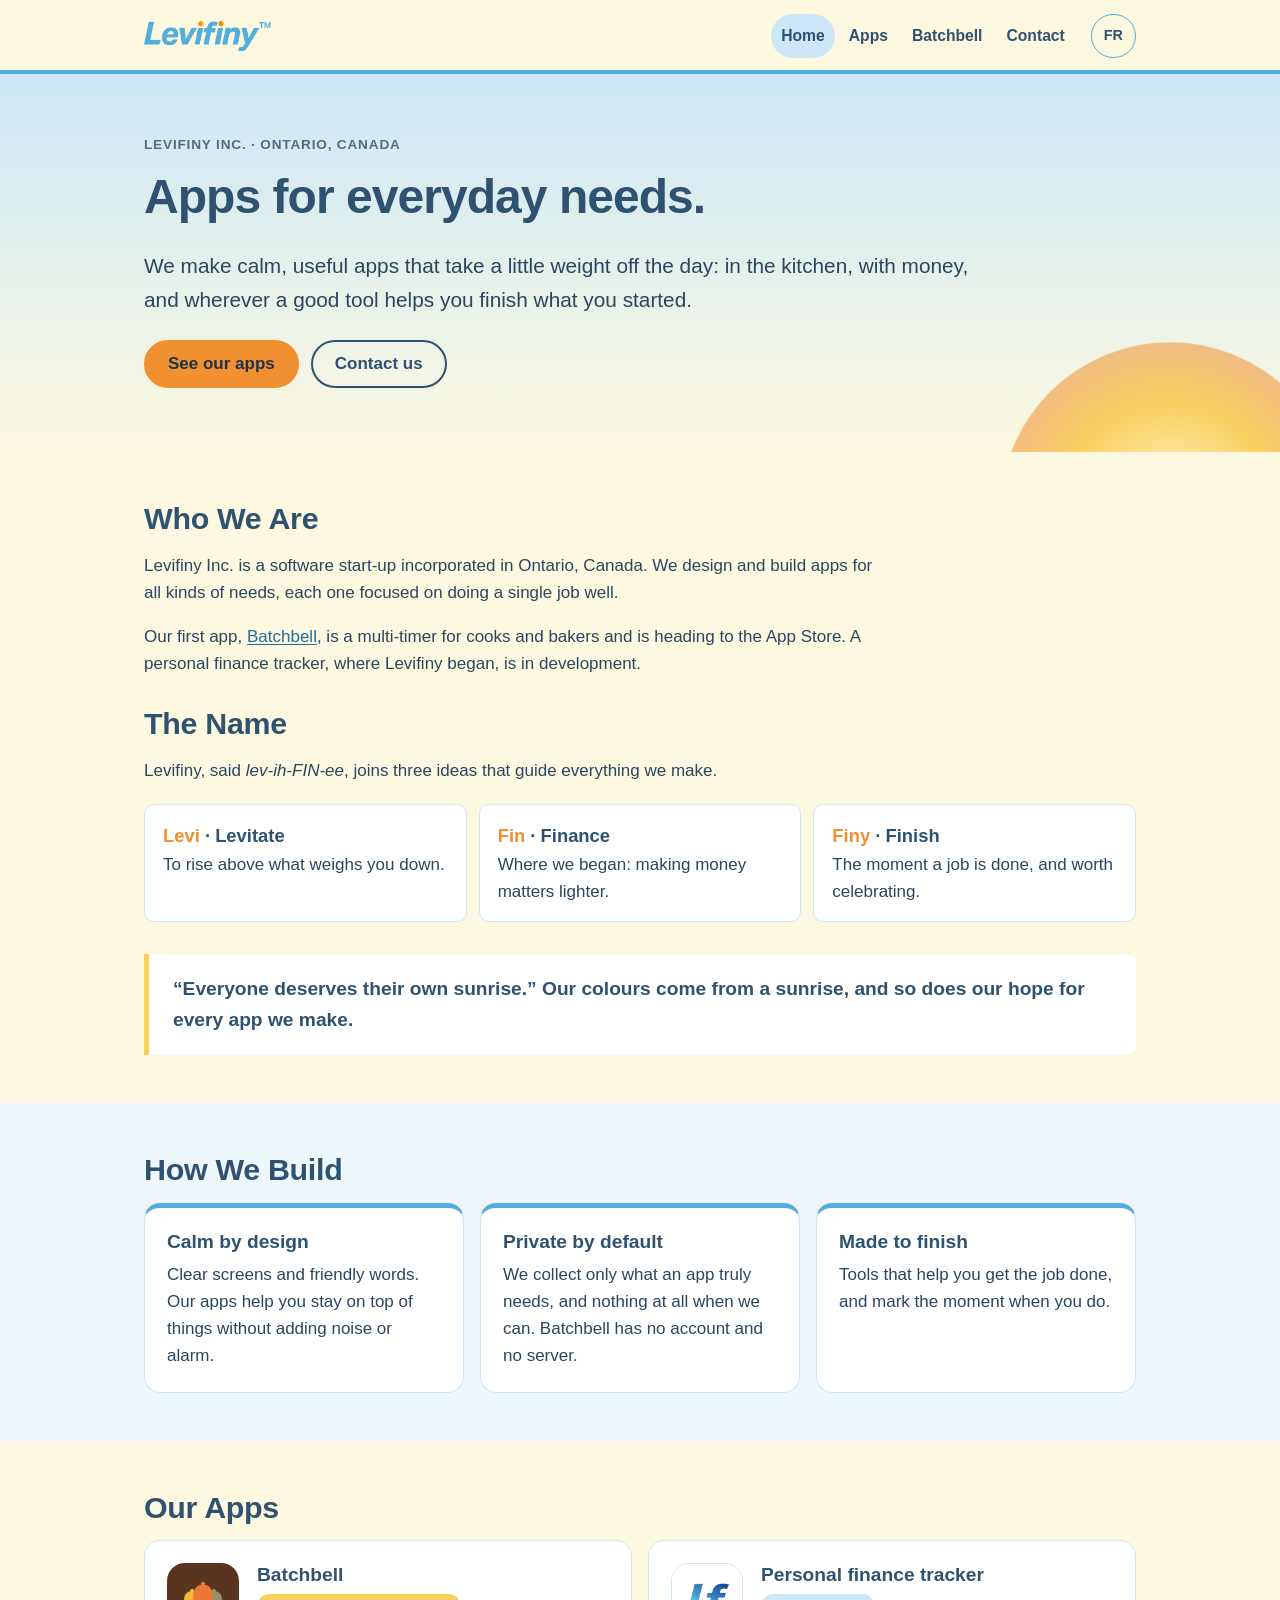
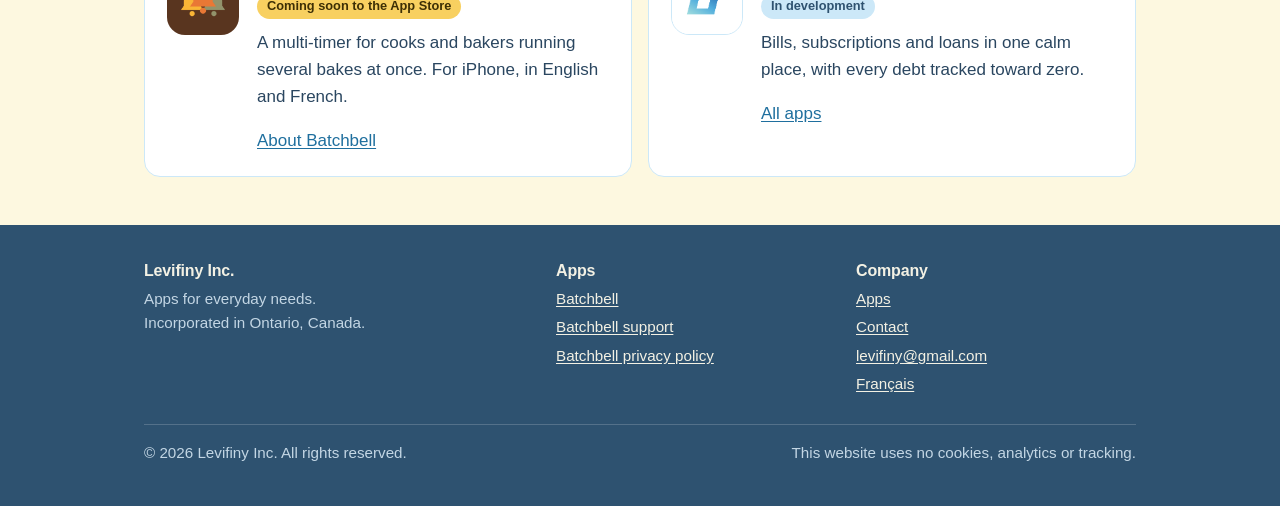
==== index.html @ ec445594 "Add the Levifiny Inc. company website Plain HTML and CSS in English and French: Home, Apps, Batchbel" ====
<!doctype html>
<html lang="en-CA">
<head>
<meta charset="utf-8">
<meta name="viewport" content="width=device-width, initial-scale=1">
<title>Levifiny Inc. · Apps for everyday needs</title>
<meta name="description" content="Levifiny Inc. is a software company in Ontario, Canada, making calm, useful apps for everyday needs. Its first app is Batchbell.">
<link rel="canonical" href="https://levifiny.com/">
<link rel="alternate" hreflang="en" href="https://levifiny.com/">
<link rel="alternate" hreflang="fr" href="https://levifiny.com/fr/">
<link rel="alternate" hreflang="x-default" href="https://levifiny.com/">
<link rel="icon" href="assets/img/favicon.svg" type="image/svg+xml">
<link rel="apple-touch-icon" href="assets/img/levifiny-icon.png">
<meta name="theme-color" content="#FDF8E0">
<link rel="stylesheet" href="assets/site.css">
</head>
<body>
<a class="skip" href="#main">Skip to content</a>
<header class="site-header">
  <div class="wrap">
    <a class="brand" href="./" aria-label="Levifiny home"><img src="assets/img/levifiny-wordmark.png" alt="Levifiny" width="127" height="30"></a>
    <nav class="nav" aria-label="Main">
      <a href="./" aria-current="page">Home</a>
      <a href="apps/">Apps</a>
      <a href="batchbell/">Batchbell</a>
      <a href="contact/">Contact</a>
    </nav>
    <a class="lang" href="fr/" hreflang="fr" lang="fr" title="Lire cette page en français" aria-label="Français">FR</a>
  </div>
</header>
<main id="main">
<section class="hero sunrise">
  <div class="wrap">
    <span class="eyebrow">Levifiny Inc. · Ontario, Canada</span>
    <h1>Apps for everyday needs.</h1>
    <p class="lead">We make calm, useful apps that take a little weight off the day: in the kitchen, with money, and wherever a good tool helps you finish what you started.</p>
    <div class="actions">
      <a class="btn" href="apps/">See our apps</a>
      <a class="btn secondary" href="contact/">Contact us</a>
    </div>
  </div>
</section>

<section class="section">
  <div class="wrap">
    <div class="section-intro">
      <h2>Who We Are</h2>
      <p>Levifiny Inc. is a software start-up incorporated in Ontario, Canada. We design and build apps for all kinds of needs, each one focused on doing a single job well.</p>
      <p>Our first app, <a href="batchbell/">Batchbell</a>, is a multi-timer for cooks and bakers and is heading to the App Store. A personal finance tracker, where Levifiny began, is in development.</p>
    </div>
    <h2>The Name</h2>
    <p>Levifiny, said <em>lev-ih-FIN-ee</em>, joins three ideas that guide everything we make.</p>
    <ul class="name-parts">
      <li><strong><span class="part">Levi</span> · Levitate</strong>To rise above what weighs you down.</li>
      <li><strong><span class="part">Fin</span> · Finance</strong>Where we began: making money matters lighter.</li>
      <li><strong><span class="part">Finy</span> · Finish</strong>The moment a job is done, and worth celebrating.</li>
    </ul>
    <blockquote class="quote"><p>“Everyone deserves their own sunrise.” Our colours come from a sunrise, and so does our hope for every app we make.</p></blockquote>
  </div>
</section>

<section class="section tint">
  <div class="wrap">
    <h2>How We Build</h2>
    <div class="grid three">
      <div class="card accent"><h3>Calm by design</h3><p>Clear screens and friendly words. Our apps help you stay on top of things without adding noise or alarm.</p></div>
      <div class="card accent"><h3>Private by default</h3><p>We collect only what an app truly needs, and nothing at all when we can. Batchbell has no account and no server.</p></div>
      <div class="card accent"><h3>Made to finish</h3><p>Tools that help you get the job done, and mark the moment when you do.</p></div>
    </div>
  </div>
</section>

<section class="section">
  <div class="wrap">
    <h2>Our Apps</h2>
    <div class="grid two">
      <article class="card app">
        <img class="app-icon" src="assets/img/batchbell-icon.png" alt="" width="72" height="72">
        <div class="app-body">
          <h3>Batchbell</h3>
          <span class="badge">Coming soon to the App Store</span>
          <p>A multi-timer for cooks and bakers running several bakes at once. For iPhone, in English and French.</p>
          <a href="batchbell/">About Batchbell</a>
        </div>
      </article>
      <article class="card app">
        <img class="app-icon framed" src="assets/img/levifiny-icon.png" alt="" width="72" height="72">
        <div class="app-body">
          <h3>Personal finance tracker</h3>
          <span class="badge quiet">In development</span>
          <p>Bills, subscriptions and loans in one calm place, with every debt tracked toward zero.</p>
          <a href="apps/#finance">All apps</a>
        </div>
      </article>
    </div>
  </div>
</section>
</main>
<footer class="site-footer">
  <div class="wrap">
    <div class="cols">
      <div>
        <h2>Levifiny Inc.</h2>
        <p class="small">Apps for everyday needs.<br>Incorporated in Ontario, Canada.</p>
      </div>
      <div>
        <h2>Apps</h2>
        <ul>
          <li><a href="batchbell/">Batchbell</a></li>
          <li><a href="batchbell/#support">Batchbell support</a></li>
          <li><a href="batchbell/privacy/">Batchbell privacy policy</a></li>
        </ul>
      </div>
      <div>
        <h2>Company</h2>
        <ul>
          <li><a href="apps/">Apps</a></li>
          <li><a href="contact/">Contact</a></li>
          <li><a href="mailto:levifiny@gmail.com">levifiny@gmail.com</a></li>
          <li><a href="fr/" hreflang="fr" lang="fr">Français</a></li>
        </ul>
      </div>
    </div>
    <div class="legal">
      <span>© 2026 Levifiny Inc. All rights reserved.</span>
      <span>This website uses no cookies, analytics or tracking.</span>
    </div>
  </div>
</footer>
</body>
</html>
---- assets/site.css ----
/*
 * Levifiny Inc. company website.
 *
 * Company pages use the Levifiny "Sun & Clouds" colorway (Second Proposal, Appendix C).
 * Batchbell pages add class="bb" to <body>, which swaps in Batchbell's brand palette
 * (Batchbell repo, src/constants/theme.ts).
 *
 * No web fonts, no scripts, no cookies: the system font is used so no request ever
 * leaves for a font server.
 */

:root {
  /* Sun & Clouds */
  --clear-sky: #52aedd;     /* domain colour: header line, accents */
  --sky-surface: #cce8f8;   /* cards, borders */
  --sun-core: #fdf8e0;      /* page background */
  --horizon-amber: #f09030; /* action buttons */
  --sun-halo: #f8d060;      /* celebration, highlights */
  --first-light: #3a8c38;   /* success */
  --deep-sky: #2e5270;      /* headings and text */
  --mountain-mist: #8aaec8; /* secondary, decorative */

  /* Roles (Batchbell pages override these) */
  --bg: var(--sun-core);
  --surface: #ffffff;
  --surface-tint: #eef7fc;
  --text: #2a4660;
  --heading: var(--deep-sky);
  --muted: #4f6d86;
  --link: #1f6f9e;
  --border: var(--sky-surface);
  --accent: var(--clear-sky);
  --btn-bg: var(--horizon-amber);
  --btn-text: #1f3346;
  --badge-bg: var(--sun-halo);
  --badge-text: #3d2f05;
  --footer-bg: var(--deep-sky);
  --footer-text: #f3f1e4;
  --footer-muted: #c3d6e4;
  --hero-top: var(--sky-surface);
  --hero-bottom: var(--sun-core);

  --radius: 16px;
  --radius-small: 10px;
  --wrap: 1040px;
  --font: -apple-system, BlinkMacSystemFont, "Segoe UI", Roboto, "Helvetica Neue", Arial, sans-serif;

  color-scheme: light;
}

/* Batchbell's brand palette */
body.bb {
  --cream: #f8e8d2;
  --gold: #f9b536;
  --terracotta: #e97835;
  --sage: #92936b;
  --coffee: #59351f;
  --espresso: #2e1d13;

  --bg: var(--cream);
  --surface: #fffaf3;
  --surface-tint: #f3dcc0;
  --text: var(--coffee);
  --heading: var(--coffee);
  --muted: #7a5a44;
  --link: #8a3f16;
  --border: rgba(43, 29, 22, 0.16);
  --accent: var(--terracotta);
  --btn-bg: var(--terracotta);
  --btn-text: var(--espresso);
  --badge-bg: var(--gold);
  --badge-text: var(--espresso);
  --footer-bg: var(--espresso);
  --footer-text: var(--cream);
  --footer-muted: #d9c3a8;
  --hero-top: #f3dcc0;
  --hero-bottom: var(--cream);
}

*,
*::before,
*::after {
  box-sizing: border-box;
}

html {
  -webkit-text-size-adjust: 100%;
  text-size-adjust: 100%;
}

body {
  margin: 0;
  background: var(--bg);
  color: var(--text);
  font-family: var(--font);
  font-size: 17px;
  line-height: 1.6;
  overflow-x: hidden;
}

img {
  max-width: 100%;
  height: auto;
}

a {
  color: var(--link);
  text-underline-offset: 2px;
}

a:hover {
  text-decoration-thickness: 2px;
}

:focus-visible {
  outline: 3px solid var(--accent);
  outline-offset: 2px;
  border-radius: 4px;
}

h1,
h2,
h3 {
  color: var(--heading);
  line-height: 1.2;
  margin: 0 0 0.5em;
  text-wrap: balance;
}

h1 {
  font-size: clamp(2rem, 6vw, 3rem);
  letter-spacing: -0.02em;
}

h2 {
  font-size: clamp(1.4rem, 3.6vw, 1.9rem);
  letter-spacing: -0.01em;
}

h3 {
  font-size: 1.2rem;
}

p {
  margin: 0 0 1em;
}

.wrap {
  max-width: var(--wrap);
  margin: 0 auto;
  padding: 0 16px;
}

@media (min-width: 720px) {
  .wrap {
    padding: 0 24px;
  }
}

.skip {
  position: absolute;
  left: -999px;
  top: 8px;
  background: var(--surface);
  padding: 8px 12px;
  z-index: 10;
}

.skip:focus {
  left: 8px;
}

/* Header */

.site-header {
  background: var(--sun-core);
  border-bottom: 4px solid var(--clear-sky);
}

.site-header .wrap {
  display: flex;
  flex-wrap: wrap;
  align-items: center;
  justify-content: space-between;
  gap: 8px 24px;
  padding-top: 14px;
  padding-bottom: 12px;
}

.brand {
  display: inline-flex;
  align-items: center;
  min-height: 44px;
}

.brand img {
  height: 30px;
  width: auto;
  display: block;
}

.nav {
  display: flex;
  flex-wrap: wrap;
  align-items: center;
  gap: 4px 4px;
}

.nav a {
  display: inline-flex;
  align-items: center;
  min-height: 44px;
  padding: 0 10px;
  border-radius: 999px;
  color: var(--deep-sky);
  font-weight: 600;
  font-size: 0.98rem;
  text-decoration: none;
}

.nav a:hover {
  background: var(--surface-tint);
}

.nav a[aria-current="page"] {
  background: var(--sky-surface);
}

.brand {
  margin-right: auto;
}

.lang {
  display: inline-flex;
  align-items: center;
  justify-content: center;
  min-height: 44px;
  min-width: 44px;
  padding: 0 12px;
  border: 1.5px solid var(--clear-sky);
  border-radius: 999px;
  color: var(--deep-sky);
  font-weight: 700;
  font-size: 0.9rem;
  text-decoration: none;
}

.lang:hover {
  background: var(--surface-tint);
}

.site-header .wrap {
  justify-content: flex-start;
  column-gap: 16px;
}

@media (max-width: 620px) {
  .site-header .wrap {
    gap: 4px 12px;
  }

  /* Logo and language on the first row, the menu on its own row below */
  .nav {
    order: 3;
    width: calc(100% + 16px);
    margin: 0 -8px;
    gap: 0;
  }

  .nav a {
    padding: 0 8px;
    font-size: 0.95rem;
  }
}

/* Hero */

.hero {
  position: relative;
  overflow: hidden;
  background: linear-gradient(180deg, var(--hero-top) 0%, var(--hero-bottom) 100%);
  padding: 56px 0 64px;
}

.hero.sunrise::after {
  /* The sun just above the horizon */
  content: "";
  position: absolute;
  width: 340px;
  height: 340px;
  right: -60px;
  bottom: -230px;
  border-radius: 50%;
  background: radial-gradient(circle, #fff6cf 0%, var(--sun-halo) 45%, rgba(240, 144, 48, 0.55) 70%, rgba(240, 144, 48, 0) 72%);
  pointer-events: none;
}

@media (max-width: 620px) {
  .hero.sunrise {
    padding-bottom: 96px;
  }

  .hero.sunrise::after {
    width: 220px;
    height: 220px;
    right: -50px;
    bottom: -150px;
  }
}

.hero.short {
  padding: 40px 0 16px;
}

.hero .wrap {
  position: relative;
  z-index: 1;
}

.eyebrow {
  display: inline-block;
  font-size: 0.85rem;
  font-weight: 700;
  letter-spacing: 0.06em;
  text-transform: uppercase;
  color: var(--muted);
  margin-bottom: 12px;
}

.lead {
  font-size: clamp(1.1rem, 2.6vw, 1.3rem);
  max-width: 40em;
  color: var(--text);
}

.actions {
  display: flex;
  flex-wrap: wrap;
  gap: 12px;
  margin-top: 24px;
}

.btn {
  display: inline-flex;
  align-items: center;
  justify-content: center;
  min-height: 48px;
  padding: 0 22px;
  border-radius: 999px;
  background: var(--btn-bg);
  color: var(--btn-text);
  font-weight: 700;
  text-decoration: none;
  border: 2px solid var(--btn-bg);
}

.btn:hover {
  filter: brightness(1.05);
  text-decoration: none;
}

.btn.secondary {
  background: transparent;
  color: var(--heading);
  border-color: var(--heading);
}

/* Sections */

.section {
  padding: 48px 0;
}

.section.tint {
  background: var(--surface-tint);
}

.section-intro {
  max-width: 44em;
  margin-bottom: 28px;
}

.grid {
  display: grid;
  gap: 16px;
}

@media (min-width: 720px) {
  .grid.two {
    grid-template-columns: repeat(2, 1fr);
  }

  .grid.three {
    grid-template-columns: repeat(3, 1fr);
  }
}

.card {
  background: var(--surface);
  border: 1.5px solid var(--border);
  border-radius: var(--radius);
  padding: 22px;
}

.card > :last-child {
  margin-bottom: 0;
}

.card h3 {
  margin-bottom: 0.4em;
}

.card.accent {
  border-top: 5px solid var(--accent);
}

/* App cards */

.app {
  display: grid;
  grid-template-columns: 72px 1fr;
  gap: 16px 18px;
  align-items: start;
}

.app-icon {
  width: 72px;
  height: 72px;
  border-radius: 18px;
  display: block;
  object-fit: cover;
}

.app-icon.framed {
  background: #ffffff;
  border: 1.5px solid var(--border);
}

.app-icon.more {
  display: grid;
  place-items: center;
  background: var(--surface-tint);
  border: 1.5px dashed var(--mountain-mist);
  color: var(--deep-sky);
  font-size: 2rem;
  font-weight: 300;
}

.app-body > :last-child {
  margin-bottom: 0;
}

.app h2,
.app h3 {
  margin-bottom: 0.25em;
}

.app .actions {
  margin-top: 12px;
}

@media (max-width: 480px) {
  .app {
    grid-template-columns: 56px 1fr;
    gap: 12px 14px;
  }

  .app-icon {
    width: 56px;
    height: 56px;
    border-radius: 14px;
  }
}

.badge {
  display: inline-block;
  font-size: 0.8rem;
  font-weight: 700;
  line-height: 1.3;
  padding: 4px 10px;
  border-radius: 999px;
  background: var(--badge-bg);
  color: var(--badge-text);
  margin: 2px 0 10px;
}

.badge.quiet {
  background: var(--sky-surface);
  color: var(--deep-sky);
}

.meta {
  color: var(--muted);
  font-size: 0.95rem;
}

/* Name story and quote */

.name-parts {
  display: grid;
  gap: 12px;
  margin: 20px 0 0;
  padding: 0;
  list-style: none;
}

@media (min-width: 720px) {
  .name-parts {
    grid-template-columns: repeat(3, 1fr);
  }
}

.name-parts li {
  background: var(--surface);
  border: 1.5px solid var(--border);
  border-radius: var(--radius-small);
  padding: 16px 18px;
}

.name-parts strong {
  display: block;
  color: var(--deep-sky);
  font-size: 1.15rem;
}

.name-parts .part {
  color: var(--horizon-amber);
  font-weight: 800;
}

.quote {
  margin: 32px 0 0;
  padding: 20px 24px;
  border-left: 5px solid var(--sun-halo);
  background: var(--surface);
  border-radius: 0 var(--radius-small) var(--radius-small) 0;
  font-size: 1.2rem;
  font-weight: 600;
  color: var(--deep-sky);
}

.quote p {
  margin: 0;
}

/* Batchbell */

.bb-hero .wrap {
  display: grid;
  gap: 8px 40px;
  align-items: center;
}

.bb-hero .bells {
  width: 160px;
  height: auto;
  margin: -20px 0 0 -12px;
}

@media (min-width: 760px) {
  .bb-hero .wrap {
    grid-template-columns: 1fr 280px;
  }

  .bb-hero .bells {
    order: 2;
    width: 280px;
    margin: 0;
  }
}

.ticks {
  list-style: none;
  padding: 0;
  margin: 0;
  display: grid;
  gap: 12px;
}

@media (min-width: 720px) {
  .ticks.cols {
    grid-template-columns: repeat(2, 1fr);
  }
}

.ticks li {
  position: relative;
  padding: 14px 16px 14px 50px;
  background: var(--surface);
  border: 1.5px solid var(--border);
  border-radius: var(--radius-small);
}

.ticks li::before {
  content: "";
  position: absolute;
  left: 16px;
  top: 17px;
  width: 20px;
  height: 20px;
  border-radius: 50%;
  background: var(--accent);
}

.ticks li::after {
  content: "";
  position: absolute;
  left: 22.5px;
  top: 21px;
  width: 6px;
  height: 10px;
  border: solid var(--btn-text);
  border-width: 0 2.5px 2.5px 0;
  transform: rotate(45deg);
}

body:not(.bb) .ticks li::after {
  border-color: #ffffff;
}

/* FAQ */

.faq {
  display: grid;
  gap: 10px;
}

.faq details {
  background: var(--surface);
  border: 1.5px solid var(--border);
  border-radius: var(--radius-small);
}

.faq summary {
  cursor: pointer;
  list-style: none;
  padding: 14px 48px 14px 18px;
  min-height: 48px;
  font-weight: 700;
  color: var(--heading);
  position: relative;
}

.faq summary::-webkit-details-marker {
  display: none;
}

.faq summary::after {
  content: "+";
  position: absolute;
  right: 18px;
  top: 50%;
  transform: translateY(-50%);
  font-size: 1.5rem;
  font-weight: 400;
  color: var(--accent);
}

.faq details[open] summary::after {
  content: "\2212";
}

.faq details > p {
  padding: 0 18px 16px;
  margin: 0;
}

/* Policy text */

.prose {
  max-width: 46em;
}

.prose h2 {
  margin-top: 1.6em;
  font-size: 1.4rem;
}

.prose ul {
  padding-left: 1.2em;
  margin: 0 0 1em;
}

.prose li {
  margin-bottom: 0.4em;
}

.summary-box {
  background: var(--surface);
  border: 1.5px solid var(--border);
  border-left: 6px solid var(--accent);
  border-radius: var(--radius-small);
  padding: 18px 22px;
  margin: 8px 0 24px;
}

.summary-box > :last-child {
  margin-bottom: 0;
}

/* Contact */

.email {
  font-size: clamp(1.15rem, 4.5vw, 1.5rem);
  font-weight: 700;
  word-break: break-word;
}

code.subject {
  font-family: ui-monospace, SFMono-Regular, Menlo, Consolas, monospace;
  background: var(--surface-tint);
  border-radius: 6px;
  padding: 1px 6px;
  font-size: 0.95em;
  color: var(--heading);
}

/* The address is not public yet. Replace the whole <div class="placeholder"> when it is. */
.placeholder {
  border: 2px dashed var(--horizon-amber);
  background: #fff4e3;
  border-radius: var(--radius-small);
  padding: 14px 18px;
  color: #7a4a10;
  font-weight: 600;
}

address {
  font-style: normal;
}

/* Footer */

.site-footer {
  background: var(--footer-bg);
  color: var(--footer-text);
  padding: 36px 0 40px;
  font-size: 0.95rem;
}

.site-footer a {
  color: var(--footer-text);
}

.site-footer .cols {
  display: grid;
  gap: 20px;
}

@media (min-width: 720px) {
  .site-footer .cols {
    grid-template-columns: 1.4fr 1fr 1fr;
  }
}

.site-footer h2 {
  color: var(--footer-text);
  font-size: 1rem;
  margin-bottom: 0.4em;
}

.site-footer ul {
  list-style: none;
  padding: 0;
  margin: 0;
}

.site-footer li {
  margin-bottom: 4px;
}

.site-footer .small {
  color: var(--footer-muted);
  margin: 0;
}

.site-footer .legal {
  border-top: 1px solid rgba(255, 255, 255, 0.18);
  margin-top: 24px;
  padding-top: 16px;
  display: flex;
  flex-wrap: wrap;
  justify-content: space-between;
  gap: 6px 20px;
  color: var(--footer-muted);
}
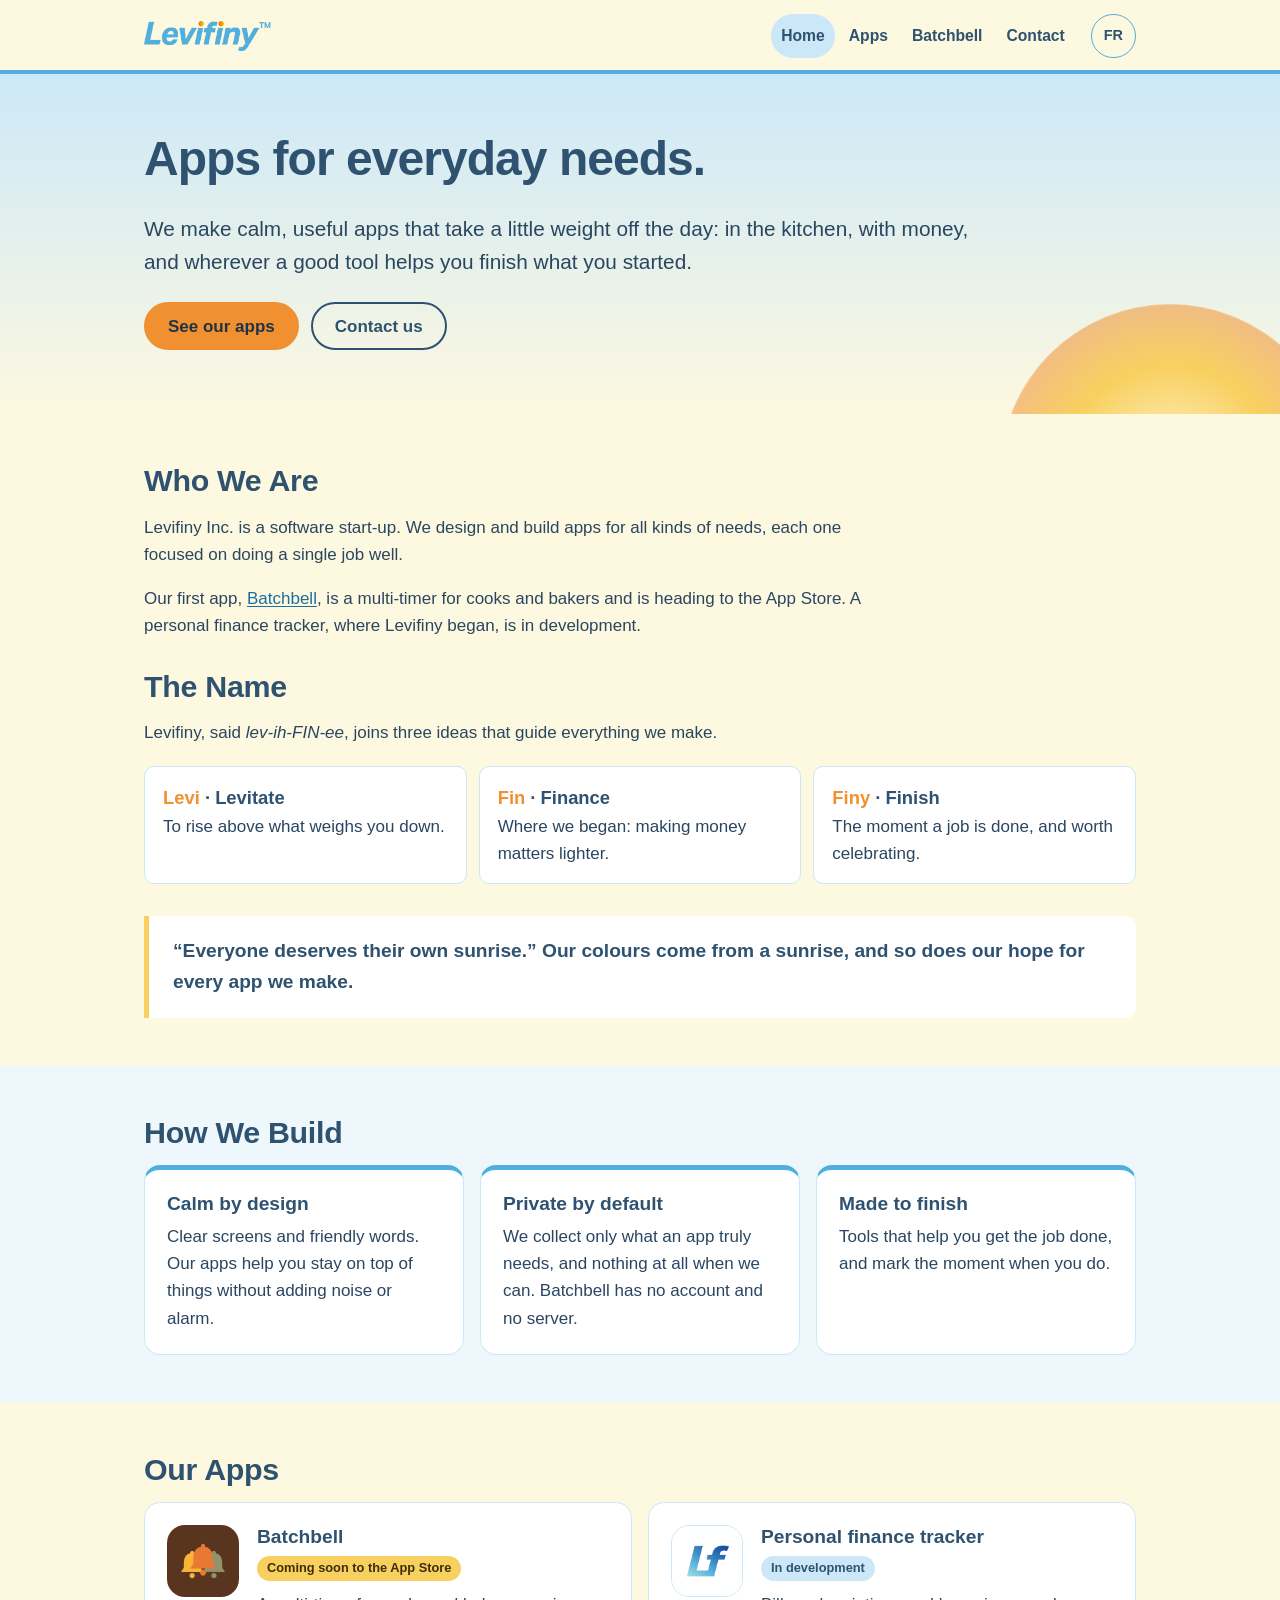
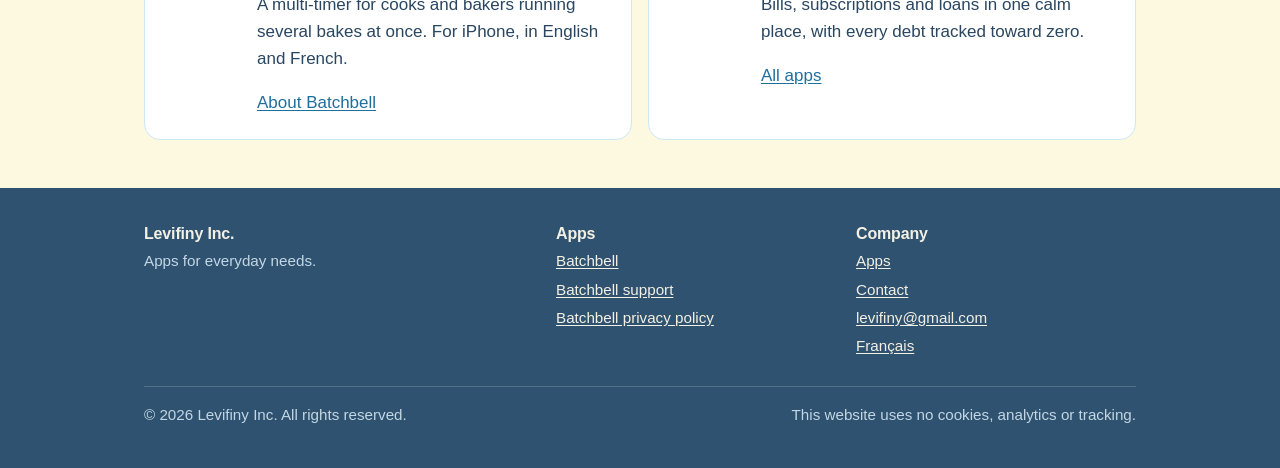
==== commit 4d044c85: "Keep the location to the business address only Drop "Ontario, Canada" from the home page heading lin" ====
--- a/index.html
+++ b/index.html
@@ -4,7 +4,7 @@
 <meta charset="utf-8">
 <meta name="viewport" content="width=device-width, initial-scale=1">
 <title>Levifiny Inc. · Apps for everyday needs</title>
-<meta name="description" content="Levifiny Inc. is a software company in Ontario, Canada, making calm, useful apps for everyday needs. Its first app is Batchbell.">
+<meta name="description" content="Levifiny Inc. is a software company making calm, useful apps for everyday needs. Its first app is Batchbell.">
 <link rel="canonical" href="https://levifiny.com/">
 <link rel="alternate" hreflang="en" href="https://levifiny.com/">
 <link rel="alternate" hreflang="fr" href="https://levifiny.com/fr/">
@@ -31,7 +31,6 @@
 <main id="main">
 <section class="hero sunrise">
   <div class="wrap">
-    <span class="eyebrow">Levifiny Inc. · Ontario, Canada</span>
     <h1>Apps for everyday needs.</h1>
     <p class="lead">We make calm, useful apps that take a little weight off the day: in the kitchen, with money, and wherever a good tool helps you finish what you started.</p>
     <div class="actions">
@@ -45,7 +44,7 @@
   <div class="wrap">
     <div class="section-intro">
       <h2>Who We Are</h2>
-      <p>Levifiny Inc. is a software start-up incorporated in Ontario, Canada. We design and build apps for all kinds of needs, each one focused on doing a single job well.</p>
+      <p>Levifiny Inc. is a software start-up. We design and build apps for all kinds of needs, each one focused on doing a single job well.</p>
       <p>Our first app, <a href="batchbell/">Batchbell</a>, is a multi-timer for cooks and bakers and is heading to the App Store. A personal finance tracker, where Levifiny began, is in development.</p>
     </div>
     <h2>The Name</h2>
@@ -101,7 +100,7 @@
     <div class="cols">
       <div>
         <h2>Levifiny Inc.</h2>
-        <p class="small">Apps for everyday needs.<br>Incorporated in Ontario, Canada.</p>
+        <p class="small">Apps for everyday needs.</p>
       </div>
       <div>
         <h2>Apps</h2>
--- a/assets/site.css
+++ b/assets/site.css
@@ -700,10 +700,16 @@
 
 /* Contact */
 
-.email {
-  font-size: clamp(1.15rem, 4.5vw, 1.5rem);
-  font-weight: 700;
+/* The address sits quietly under the email button, as in the app ("Or write to …") */
+.or-write {
+  margin: 12px 0 0;
+  font-size: 0.85rem;
+  color: var(--muted);
   word-break: break-word;
+}
+
+.or-write a {
+  color: inherit;
 }
 
 code.subject {
@@ -713,16 +719,6 @@
   padding: 1px 6px;
   font-size: 0.95em;
   color: var(--heading);
-}
-
-/* The address is not public yet. Replace the whole <div class="placeholder"> when it is. */
-.placeholder {
-  border: 2px dashed var(--horizon-amber);
-  background: #fff4e3;
-  border-radius: var(--radius-small);
-  padding: 14px 18px;
-  color: #7a4a10;
-  font-weight: 600;
 }
 
 address {
